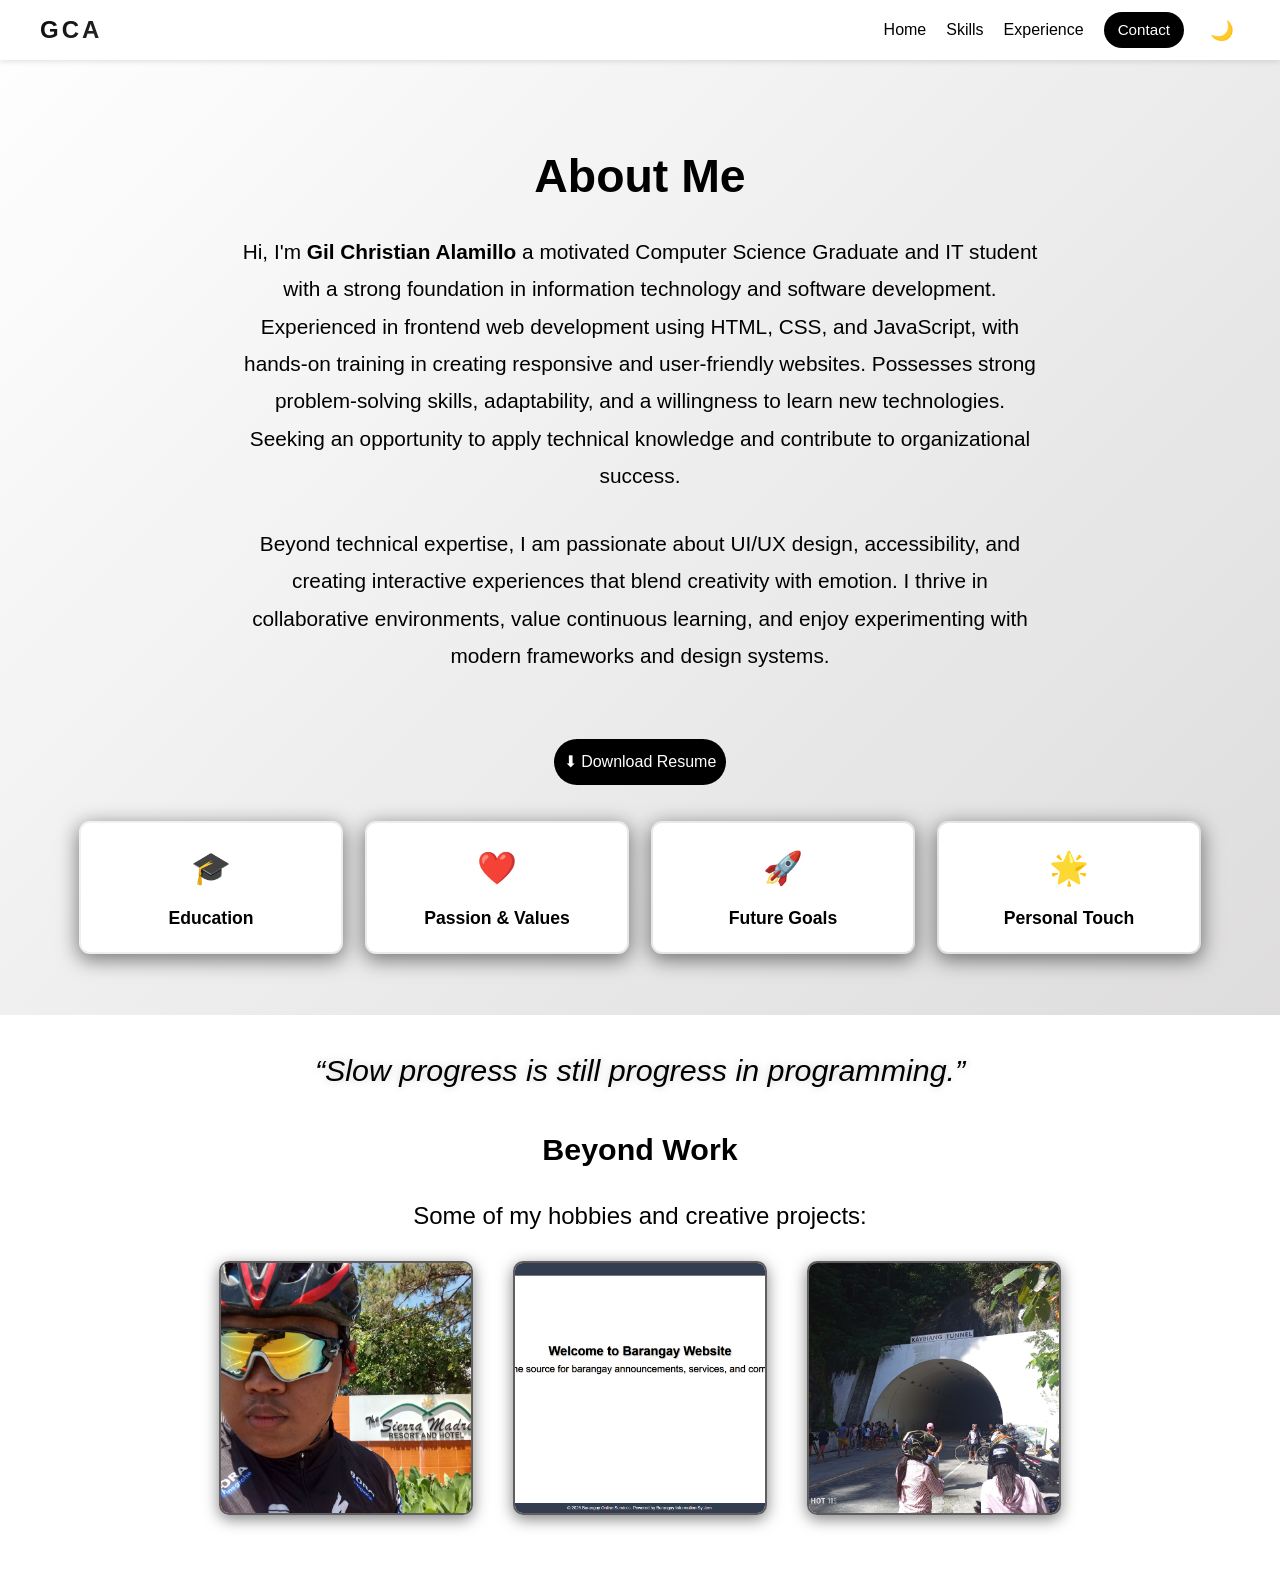
==== about.html @ 6e96da5d "final update my portfolio" ====
<!DOCTYPE html>
<html lang="en">
<head>
  <meta charset="UTF-8">
  <meta name="viewport" content="width=device-width, initial-scale=1.0">
  <title>About me</title>
  <link rel="stylesheet" href="about.css">
</head>
<body>


  <header>
    <div class="container">
      <h1 class="logo">GCA</h1>
      <button class="menu-toggle">☰</button>
      <nav>
        <a href="index.html">Home</a>
        <a href="skills.html">Skills</a>
        <a href="experience.html">Experience</a>
        <a href="contact.html" class="cta">Contact</a>
        <button id="darkModeToggle" class="dark-btn">🌙</button>
      </nav>
    </div>
  </header>

<section id="about-sections">
  <h2>About Me</h2>
  <div class="about-intro">
    <p class="intro">
      Hi, I'm <strong>Gil Christian Alamillo</strong> a motivated Computer Science Graduate and IT student with a strong foundation in information technology and software development. 
      Experienced in frontend web development using HTML, CSS, and JavaScript, with hands-on training in creating responsive and user-friendly websites. 
      Possesses strong problem-solving skills, adaptability, and a willingness to learn new technologies. 
      Seeking an opportunity to apply technical knowledge and contribute to organizational success.
    </p>
    <p>
      Beyond technical expertise, I am passionate about UI/UX design, accessibility, and creating interactive experiences that blend creativity with emotion. 
      I thrive in collaborative environments, value continuous learning, and enjoy experimenting with modern frameworks and design systems.
    </p>
  </div>

      <div class="modal-buttons">
        <a href="Resume - Gil Christian Alamillo.pdf" download class="btn-download">⬇ Download Resume</a> 
      </div>

  <div class="cards">
    <div class="about-card" data-modal="educationModal"><span class="icon">🎓</span> Education</div>
    <div class="about-card" data-modal="passionModal"><span class="icon">❤️</span> Passion & Values</div>
    <div class="about-card" data-modal="futuregoalsmodal"><span class="icon">🚀</span> Future Goals</div>
    <div class="about-card" data-modal="personalModal"><span class="icon">🌟</span> Personal Touch</div>
  </div>
</section>

<div id="educationModal" class="modal">
  <div class="modal-content">
    <span class="close">&times;</span>
    <h3>Education</h3>
    <p><strong>Patros Technological College:</strong></p>
    <p>Bachelor of Science in Information Technology (Expected 2026)</p>
    <p>Certificate in Computer Science (2024)</p>
    <p><strong> Certificate (NC2):</strong></p>
    <a>Computer System Servicing (2024)</a>

    <div class="modal-button">
      <button class="back-btn" data-back="personalModal"> &#8592; </button> 
      <button class="next-btn" data-next="passionModal"> &#8594;</button> 
    </div>
  </div>
</div>

<div id="passionModal" class="modal">
  <div class="modal-content">
    <span class="close">&times;</span>
    <h3>Passion & Values</h3> 
    <ul class="values-list">
      <li>I specialize in blending technical mastery with creative storytelling, crafting polished, user-friendly systems that feel alive and meaningful.</li> 
      <li>I’m meticulous about validation, maintainability, and error-proofing, always aiming for scalable solutions that stand the test of time.</li> 
      <li>Beyond code, I value design that resonates emotionally, creating playful, interactive flows and heartfelt projects that connect with people on a deeper level.</li> 
      <li>I thrive in collaborative environments, believing that diverse perspectives and strong communication lead to the most impactful results.</li> 
      <li>I’m committed to lifelong learning exploring new frameworks, design trends, and technologies to keep my work fresh, relevant, and future-ready.</li> 
      <li>Challenges excite me. I see obstacles as opportunities to innovate, adapt, and grow stronger both technically and creatively.</li> 
      <li>Beyond building, I enjoy mentoring peers and sharing knowledge, helping others unlock their potential while strengthening my own understanding.</li> 
      <li>Ultimately, I aim to create systems and experiences that not only function flawlessly but also make a positive impact, whether by improving accessibility, streamlining workflows, or sparking joy in everyday interactions.</li> 
    </ul>

    <div class="modal-button">
      <button class="back-btn" data-back="educationModal"> &#8592; </button> 
      <button class="next-btn" data-next="futuregoalsmodal"> &#8594;</button> 
    </div>
  </div>
</div>

<div id="futuregoalsmodal" class="modal">
  <div class="modal-content">
    <span class="close">&times;</span>
    <h3>Future Goals</h3>
    <ul class="goals-list">
      <li>My short term goal is to build a polished portfolio and land a web development role where I can apply my skills and creativity.</li>
      <li>Long term, I aim to specialize in frontend and UX design, eventually growing into a developer who not only builds systems but also creates experiences that inspire and delight.</li>
      <li>I plan to continuously expand my knowledge in modern frameworks and design systems, ensuring my skills stay relevant and future-ready.</li>
      <li>I aspire to grow into a mentor and team leader, guiding peers while fostering collaborative environments that spark innovation.</li>
      <li>I aim to champion accessibility and inclusivity in design, building systems that empower all users regardless of background or ability.</li>
      <li>I want to experiment with emerging technologies like AI-driven interfaces and immersive web experiences, pushing the boundaries of what’s possible.</li>
      <li>My long term vision is to contribute to high-impact projects, eventually leading design initiatives that inspire and delight on a global scale.</li>
    </ul>

    <div class="modal-button">
      <button class="back-btn" data-back="passionModal"> &#8592; </button> 
      <button class="next-btn" data-next="personalModal"> &#8594;</button>
    </div>
  </div>
</div>

<div id="personalModal" class="modal"> 
  <div class="modal-content"> 
    <span class="close">&times;</span> 
    <h3>Personal Touch</h3> 
    <p>
      Beyond professional work, I enjoy building projects that blend creativity with emotion. I see technology not just as tools, but as bridges to meaningful experiences. 
      My personal projects often include playful interactions, heartfelt designs, and features that surprise and delight users because I believe code can carry emotion as much as function.
    </p> 
    <ul> 
      <li><strong>Community & Collaboration:</strong> Sharing knowledge and collaborating with peers to spark creativity and growth.</li> 
      <li><strong>Experimentation & Playfulness:</strong> Exploring new frameworks and playful mini projects to discover fresh ways of delighting users.</li> 
      <li><strong>Storytelling through Design:</strong> Treating every interface as a narrative that blends visuals, interactions, and emotions.</li> 
      <li><strong>Passion for Accessibility:</strong> Ensuring inclusivity and usability in all personal projects.</li> 
      <li><strong>Future-oriented mindset:</strong> Exploring AI-driven and immersive web experiences to bring emotion into future design.</li> 
    </ul>

    <div class="modal-button"> 
      <button class="back-btn" data-back="futuregoalsmodal"> &#8592; </button> 
      <button class="next-btn" data-next="educationModal"> &#8594;</button>
    </div> 
  </div>
</div>

<div class="motto-section">
  <blockquote>
    “Slow progress is still progress in programming.”
  </blockquote>
</div>

<div class="gallery-section">
  <h3>Beyond Work</h3>
  <p>Some of my hobbies and creative projects:</p>
  
  <div class="gallery-carousel">
    <img src="Biking adventure.jpg" alt="Biking adventure" onclick="openLightbox(this)">
    <img src="Barangay Portal Praject.png" alt="Barangay Portal Project" onclick="openLightbox(this)">
    <img src="Travel experience.jpg" alt="Travel experience" onclick="openLightbox(this)">
  </div>
</div>

<div id="lightbox" class="lightbox">
  <span class="close">&times;</span>
  <img id="lightbox-img" src="" alt="Expanded view">
</div>


<script src="navbar.js"></script>
<script src="about.js"></script>

</body>
</html>
---- about.css ----
body {
  margin: 0px;
  font-family: 'Arial', sans-serif;
  background-color: #ffffff;
  color: #2e2e2e;
  line-height: 1.6;
  transition: background-color 0.5s ease, color 0.5s ease;
}

body.dark-mode {
  background-color: #000000;
}

body.dark-mode {
  background-color: #1b1b1b;
}

header {
  background: #ffffff;
  box-shadow: 0 2px 5px rgba(0,0,0,0.1);
  position: fixed;
  width: 100%;
  top: 0;
  z-index: 1000;
  height: 60px; 
}

body.dark-mode header {
 background: #000000;
}

header .container {
  display: flex;
  justify-content: space-between;
  align-items: center;
  height: 100%;
  padding: 0 40px;
}

.logo {
  font-size: 1.5rem;
  font-weight: bold;
  font-family: 'Poppins', sans-serif;
  letter-spacing: 3px;
  text-transform: uppercase;
  background: linear-gradient(-45deg, #a7a1a1, #7c7c7c, #333333, #0a0a0a);
  background-size: 400% 400%;
  background-clip: text;              
  -webkit-background-clip: text;      
  -webkit-text-fill-color: transparent;
  opacity: 0;
  transform: scale(0.5);
  animation: popUp 1.5s ease forwards, colorShift 10s ease infinite, liveBounce 3s ease-in-out infinite;
}

body.dark-mode .logo {
  background: linear-gradient(-45deg, #aca9a9, #4b4949, #313131, #000000);
  background-size: 400% 400%;
  background-clip: text;
  -webkit-background-clip: text;
  -webkit-text-fill-color: transparent;
  animation: popUp 1.5s ease forwards, colorShift 10s ease infinite, liveBounce 3s ease-in-out infinite;
}

@keyframes popUp {
  0% { opacity: 0; transform: scale(0.5); }
  60% { opacity: 1; transform: scale(1.2); }
  100% { opacity: 1; transform: scale(1); }
}

@keyframes colorShift {
  0% { background-position: 0% 50%; }
  50% { background-position: 100% 50%; }
  100% { background-position: 0% 50%; }
}

@keyframes liveBounce {
  0%, 100% { transform: scale(1); }
  50% { transform: scale(1.1); }
}

nav {
  display: flex;
  align-items: center;
  gap: 20px;
}

nav a {
  text-decoration: none;
  color: #000000;
  font-weight: 500;
  position: relative;
  transition: color 0.3s ease;
  padding: 6px 0;
}

nav a::after {
  content: "";
  position: absolute;
  width: 0%;
  height: 2px;
  left: 0;
  bottom: -3px;
  background-color: #000000;
  transition: width 0.3s ease;
}

nav a:hover::after {
  width: 100%;
}

body.dark-mode nav a {
  color: #ffffff;
}

body.dark-mode nav a::after {
  background-color: #ffffff;
}

nav .cta {
  background-color: #000000;
  color: #ffffff;
  padding: 6px 14px;
  border-radius: 20px;
  transition: background 0.5s ease;
  font-size: 0.95rem;
}

nav .cta:hover {
  background-color: #ffffff;
  color: #000000;
  border: 2px solid #000000; 
  box-shadow: 0 0 30px rgba(0,0,0,0.5); 
}

body.dark-mode nav .cta {
  background-color: #ffffff;
  color: #000000;
}

body.dark-mode nav .cta:hover {
  background-color: #000000;
  color:#ffffff;
  border: 2px solid #ffffff; 
  box-shadow: 0 0 10px rgba(255, 255, 255, 0.5);
}

.dark-btn {
  background: transparent;
  border: none;
  font-size: 1.2rem;
  cursor: pointer;
  padding: 6px;
  transition: transform 0.5s ease, color 0.5s ease;
}

body.dark-mode .dark-btn {
  transform: rotate(20deg);
}
  
.about-card {
  background: #fff;
  padding: 20px;
  width: 220px;
  border-radius: 12px;
  box-shadow: 0 5px 20px rgba(0,0,0,0.5);
  cursor: pointer;
  transition: transform 0.5s ease, box-shadow 0.5s ease, border 0.5s ease, color 0.3s ease, text-shadow 0.3s ease;
  font-weight: bold;
  text-align: center;
  font-size: 1.1rem;
  opacity: 0;
  transform: translateY(30px);
  border: 3px solid transparent;
  background-clip: padding-box;
  position: relative;
  color: #000; 
}

.about-card::before {
  content: "";
  position: absolute;
  top: -2px; left: -2px; right: -2px; bottom: -2px;
  border-radius: 14px;
  background: linear-gradient(270deg, #000000, #444444, #888888, #ffffff);
  background-size: 600% 600%;
  z-index: -1;
  opacity: 0;
  transition: opacity 0.5s ease;
}

.about-card:hover::before {
  opacity: 1;
  animation: gradientMove 5s linear infinite;
}

.about-card:hover {
  transform: rotateY(5deg) translateY(-5px);
  box-shadow: 0 8px 20px rgba(0,0,0,0.3);
  color: #000; 
  text-shadow: 0 0 8px rgba(0,0,0,0.4);
}

body.dark-mode .about-card {
  background: #2a2a2a;
  color: #f5f5f5;
}

body.dark-mode .about-card:hover {
  color: #fff; 
  text-shadow: 0 0 10px rgba(255,255,255,0.6); 
}

.about-card span.icon {
  display: block;
  font-size: 2rem;
  margin-bottom: 10px;
  animation: pulseIcon 2s infinite;
  transition: transform 0.5s ease;
}

.about-card:hover span.icon {
  transform: rotate(15deg) scale(1.2);
}

@keyframes gradientMove {
  0% { background-position: 0% 50%; }
  50% { background-position: 100% 50%; }
  100% { background-position: 0% 50%; }
}

@keyframes pulseIcon {
  0% { transform: scale(1); }
  50% { transform: scale(1.15); }
  100% { transform: scale(1); }
}

.menu-toggle {
  display: none;
  font-size: 1.8rem;
  background: none;
  border: none;
  cursor: pointer;
}

#about-sections {
  padding: 100px 40px 60px;
  text-align: center;
  background: linear-gradient(-45deg, #616060, #aaa9a9, #d3d1d1, #ffffff);
  background-size: 400% 400%;
  animation: gradientBG 12s ease infinite;
}

body.dark-mode #about-sections {
  background: linear-gradient(-45deg, #aca9a9, #4b4949, #313131, #000000);
  background-size: 400% 400%;
  animation: gradientBG 12s ease infinite;
}

@keyframes gradientBG {
  0% {background-position: 0% 50%;}
  50% {background-position: 100% 50%;}
  100% {background-position: 0% 50%;}
}

#about-sections h2 {
  color: #000000;
  font-size: 2.9rem;
  font-family:'Franklin Gothic Medium', 'Arial Narrow', Arial, sans-serif;
  margin-bottom: 20px;
}

.intro {
  color: #000000;
  max-width: 800px;
  margin: 0 auto 40px auto;
  font-size: 1.2rem;
  line-height: 1.8;
}

.about-intro p {
  color: #000000;
  max-width: 800px;
  margin: 0 auto 30px auto;
  font-size: 1.3rem;
  line-height: 1.8;
}

body.dark-mode #about-sections h2 {
  color: #ffffff;
}

body.dark-mode .intro {
  color: #f5f5f5; 
}

body.dark-mode .about-intro p {
  color: #f5f5f5; 
}

.btn-download {
  display: inline-block;
  margin: 35px;
  text-decoration: none;
  background: #000000;
  color: #ffffff;
  padding: 10px 10px;
  border-radius: 30px; 
  transition: all 0.3s ease;
}

.btn-download:hover {
  background: #ffffff;
  color: #000000;
  border: 2px solid #000000;
  box-shadow: 0 5 30px rgba(0,0,0,0.5);
}

body.dark-mode .btn-download {
  background: #ffffff;
  color: #000000;
}

body.dark-mode .btn-download:hover {
  background: #000000;
  color: #ffffff;
  border: 2px solid #ffffff;
  box-shadow: 0 5 30px rgba(255,255,255,0.5);
}

.cards {
  display: flex;
  flex-wrap: wrap;
  justify-content: center;
  gap: 20px;
}

.about-card {
  background: #fff;
  padding: 20px;
  width: 220px;
  border-radius: 12px;
  box-shadow: 0 5px 20px rgba(0,0,0,0.5);
  cursor: pointer;
  transition: transform 0.5s ease, box-shadow 0.5s ease, border 0.5s ease, color 0.3s ease, text-shadow 0.3s ease;
  font-weight: bold;
  text-align: center;
  font-size: 1.1rem;
  opacity: 0;
  transform: translateY(30px);
  border: 3px solid transparent;
  background-clip: padding-box;
  position: relative;
  color: #000000;
}

.about-card::before {
  content: "";
  position: absolute;
  top: -2px; left: -2px; right: -2px; bottom: -2px;
  border-radius: 14px;
  background: linear-gradient(270deg, #000000, #444444, #888888, #ffffff);
  background-size: 600% 600%;
  z-index: -1;
  opacity: 0;
  transition: opacity 0.5s ease;
}

.about-card:hover::before {
  opacity: 1;
  animation: gradientMove 5s linear infinite;
}

.about-card:hover {
  transform: rotateY(5deg) translateY(-5px);
  box-shadow: 0 8px 20px rgba(0,0,0,0.3);
  color: #000; 
  text-shadow: 0 0 8px rgba(0,0,0,0.4);
}

body.dark-mode .about-card {
  background: #4e4d4d;
  color: #ffffff;
}

body.dark-mode .about-card:hover {
  color: #fff; 
  text-shadow: 0 0 10px rgba(255,255,255,0.6);
}

.about-card span.icon {
  display: block;
  font-size: 2rem;
  margin-bottom: 10px;
  animation: pulseIcon 2s infinite;
  transition: transform 0.5s ease;
}

.about-card:hover span.icon {
  transform: rotate(15deg) scale(1.2);
}

@keyframes gradientMove {
  0% { background-position: 0% 50%; }
  50% { background-position: 100% 50%; }
  100% { background-position: 0% 50%; }
}

@keyframes pulseIcon {
  0% { transform: scale(1); }
  50% { transform: scale(1.15); }
  100% { transform: scale(1); }
}

.visible {
  opacity: 1 !important;
  transform: translateY(0) !important;
  transition: all 0.8s ease;
}

.skill {
  margin: 15px 0;
  text-align: left;
}

.progress-bar {
  background: #ffffff;
  border-radius: 20px;
  overflow: hidden;
  height: 25px;
}

.progress { 
  height: 100%; 
  line-height: 25px; 
  color: #ffffff; 
  text-align: right; 
  padding-right: 10px; 
  font-weight: bold; 
  border-radius: 20px; 
  animation: growBar 5s ease forwards; 
}

.progress.html { 
  width: 90%; 
  background: linear-gradient(90deg, #ff6a00, #ffcc00); 
}

.progress.css { 
  width: 85%; 
  background: linear-gradient(90deg, #0066ff, #00ccff); 
}

.progress.js { 
  width: 80%; 
  background: linear-gradient(90deg, #f7df1e, #ff9900); 
  color: #000; 
}

@keyframes growBar {
  from { width: 0; }
  to { width: inherit; }
}

.modal {
  display: none;
  position: fixed;
  z-index: 2000;
  left: 0; top: 0;
  width: 100%; height: 100%;
  background: rgba(0,0,0,0.6);
  justify-content: center;
  align-items: center;
}

.modal-content {
  background: #ffffff;
  color: #000000;
  padding: 30px;
  border-radius: 12px;
  max-width: 600px;  
  width: 90%;
  margin: 5% auto;
  animation: fadeIn 0.5s ease;
  box-sizing: border-box;
  max-height: 80vh;  
  overflow-y: auto; 
}

body.dark-mode .modal-content {
  background: #4e4e4e;
  color: #ffffff;
}

.close {
  float: right;
  font-size: 1.5rem;
  cursor: pointer;
}

@keyframes fadeIn {
  from { opacity: 0; transform: scale(0.9); }
  to   { opacity: 1; transform: scale(1); }
}

#passion-values {
  max-width: 800px;
  margin: 60px auto;
  text-align: left;
}

#passion-values h2 {
  font-size: 2.2rem;
  margin-bottom: 20px;
  text-align: center;
}

.values-list {
  list-style: none;
  padding: 0;
}

.values-list li {
  position: relative;
  margin: 15px 0;
  padding-left: 35px;
  font-size: 1.1rem;
  line-height: 1.6;
  opacity: 0;
  transform: translateX(-20px);
  animation: fadeSlideIn 0.8s forwards;
}

.values-list li:nth-child(1) { animation-delay: 0.2s; }
.values-list li:nth-child(2) { animation-delay: 0.4s; }
.values-list li:nth-child(3) { animation-delay: 0.6s; }
.values-list li:nth-child(4) { animation-delay: 0.8s; }
.values-list li:nth-child(5) { animation-delay: 1s; }
.values-list li:nth-child(6) { animation-delay: 1.2s; }
.values-list li:nth-child(7) { animation-delay: 1.4s; }
.values-list li:nth-child(8) { animation-delay: 1.6s; }

.values-list li::before {
  content: "✔"; 
  position: absolute;
  left: 0;
  top: 0;
  font-size: 1.2rem;
  color: #000000; 
  animation: pulseIcon 2s infinite;
}

body.dark-mode .values-list li {
  color: #f5f5f5;
}

body.dark-mode .values-list li::before {
  color: #ffffff; 
}

@keyframes fadeSlideIn {
  from { opacity: 0; transform: translateX(-20px); }
  to { opacity: 1; transform: translateX(0); }
}

@keyframes pulseIcon {
  0% { transform: scale(1); }
  50% { transform: scale(1.2); }
  100% { transform: scale(1); }
}

#future-goals {
  max-width: 800px;
  margin: 60px auto;
  text-align: left;
}

#future-goals h2 {
  font-size: 2.2rem;
  margin-bottom: 20px;
  text-align: center;
}

.goals-list {
  list-style: none;
  padding: 0;
}

.goals-list li {
  position: relative;
  margin: 15px 0;
  padding-left: 35px;
  font-size: 1.1rem;
  line-height: 1.6;
  opacity: 0;
  transform: translateX(-20px);
  animation: fadeSlideIn 0.8s forwards;
}

.goals-list li:nth-child(1) { animation-delay: 0.2s; }
.goals-list li:nth-child(2) { animation-delay: 0.4s; }
.goals-list li:nth-child(3) { animation-delay: 0.6s; }
.goals-list li:nth-child(4) { animation-delay: 0.8s; }
.goals-list li:nth-child(5) { animation-delay: 1s; }
.goals-list li:nth-child(6) { animation-delay: 1.2s; }
.goals-list li:nth-child(7) { animation-delay: 1.4s; }

.goals-list li::before {
  content: "➤"; 
  position: absolute;
  left: 0;
  top: 0;
  font-size: 1.2rem;
  color: #000000; 
  animation: pulseIcon 2s infinite;
}

body.dark-mode .goals-list li {
  color: #ffffff;
}

body.dark-mode .goals-list li::before {
  color: #ffffff; 
}

@keyframes fadeSlideIn {
  from { opacity: 0; transform: translateX(-20px); }
  to { opacity: 1; transform: translateX(0); }
}

@keyframes pulseIcon {
  0% { transform: scale(1); }
  50% { transform: scale(1.2); }
  100% { transform: scale(1); }
}

.modal-button {
  display: flex;
  justify-content: space-between;
  margin-top: 20px;
}

.back-btn, .next-btn {
  display: flex;
  align-items: center;
  justify-content: center;
  width: 40px;
  height: 40px;
  border-radius: 50%;
  background: #000000;
  color: #ffffff;
  font-size: 1.2rem; 
  cursor: pointer;
  transition: all 0.3s ease;
  border: none;
}

.back-btn:hover, .next-btn:hover {
  background: #ffffff;
  color: #000000;
  box-shadow: 0 0 8px rgba(0,0,0,0.4);
}

body.dark-mode .back-btn,
body.dark-mode .next-btn {
  background: #ffffff;
  color: #000000;
}

body.dark-mode .back-btn:hover,
body.dark-mode .next-btn:hover {
  background: #000000;
  color: #ffffff;
  box-shadow: 0 0 8px rgba(255,255,255,0.5);
}

.gallery-section {
  text-align: center;
  margin-bottom: 60px;
}

.gallery-section h3 {
  font-size: 1.9rem;
  margin-bottom: 10px;
  color: #000000;
}

.gallery-section p {
  font-size: 1.5rem;
  margin-bottom: 25px;
  color: #000000;
}

.gallery-carousel {
  display: flex; 
  gap: 40px; 
  justify-content: center; 
  flex-wrap: wrap;
}

.gallery-carousel img {
  width: 250px;
  height: 250px;
  object-fit: cover;
  border-radius: 10px;
  border: 2px solid #5f5d5d; 
  box-shadow: 0 4px 15px rgba(0,0,0,0.5);
  transition: transform 0.5s ease, box-shadow 0.5s ease;
}

.gallery-carousel img:hover {
  transform: scale(1.05);
  box-shadow: 0 0 25px rgba(0,0,0,0.5);
}

.motto-section {
  text-align: center;
  margin-top: 30px;
}

.motto-section blockquote {
  font-size: 1.9rem;
  font-style: italic;
  color: #000000; 
  animation: fadeIn 2s ease-in-out;
  text-shadow: 0 0 8px rgba(0,0,0,0.2);
}

body.dark-mode .gallery-section h3,
body.dark-mode .gallery-section p {
  color: #ffffff;
}

body.dark-mode .gallery-carousel img {
  border: 3px solid #444444; 
  box-shadow: 0 5px 30px rgba(255, 255, 255, 0.5);
}

body.dark-mode .gallery-carousel img:hover {
  box-shadow: 0 0 25px rgba(255, 255, 255, 0.9);
}

body.dark-mode .motto-section blockquote {
  color: #ffffff;
  text-shadow: 0 0 12px rgba(255, 255, 255, 0.4);
}

@keyframes fadeIn {
  from { opacity: 0; transform: translateY(10px); }
  to { opacity: 1; transform: translateY(0); }
}

.lightbox {
  display: none; 
  position: fixed;
  z-index: 9999;
  left: 0; top: 0;
  width: 100%; height: 100%;
  background: rgba(0,0,0,0.8);
  justify-content: center;
  align-items: center;
}

.lightbox img {
  max-width: 90%;
  max-height: 90%;
  border-radius: 10px;
  box-shadow: 0 0 25px rgba(255,255,255,0.5);
  animation: fadeIn 0.5s ease;
}

.lightbox .close {
  position: absolute;
  top: 20px; right: 30px;
  font-size: 2rem;
  color: #fff;
  cursor: pointer;
}

body.dark-mode .lightbox {
  background: rgba(255,255,255,0.1);
}

body.dark-mode .lightbox img {
  box-shadow: 0 0 25px rgba(255,255,255,0.8);
}

@keyframes fadeIn {
  from { opacity: 0; transform: scale(0.95); }
  to { opacity: 1; transform: scale(1); }
}

@media (max-width: 768px) {
  .menu-toggle { display: block; color: #000; }
  body.dark-mode .menu-toggle { color: #ffffff; }

  nav {
    display: none; 
    flex-direction: column;
    background-color: #ffffff;
    position: absolute;
    top: 60px;
    right: 20px;
    padding: 15px;
    box-shadow: 0 2px 10px rgba(0,0,0,0.2);
    z-index: 2500;
    border-radius: 30px;
  }

  body.dark-mode nav { background-color: #1e1e1e; }

  nav.active {
    display: flex; 
    animation: slideIn 0.3s ease forwards;
  }
}

  @keyframes slideIn {
    from { transform: translateX(100%); opacity: 0; }
    to { transform: translateX(0); opacity: 1; }
  }

  @keyframes slideOut {
    from { transform: translateX(0); opacity: 1; }
    to { transform: translateX(100%); opacity: 0; }
  }

  nav.active {
    animation: slideIn 0.3s ease forwards;
  }

  nav.closing {
    animation: slideOut 0.3s ease forwards;
  }

nav a {
  text-decoration: none;
  color: #000000;
  font-weight: 500;
  position: relative;
  transition: color 0.3s ease;
  padding: 6px 0;
}

nav a::after {
  content: "";
  position: absolute;
  width: 0%;
  height: 2px;
  left: 0;
  bottom: -3px;
  background-color: #000000;
  transition: width 0.3s ease;
}

nav a:hover::after {
  width: 100%;
}

body.dark-mode nav a {
  color: #f5f5f5;
}

body.dark-mode nav a::after {
  background-color: #f5f5f5;
}

nav .cta {
  background-color: #000000;
  color: #ffffff;
  padding: 6px 14px;
  border-radius: 20px; 
  transition: background 0.5s ease;
  font-size: 0.95rem;
}

nav .cta:hover {
  background-color: #ffffff;
  color: #000000;
  border: 2px solid #000000; 
  box-shadow: 0 0 30px rgba(0,0,0,0.5); 
}

body.dark-mode nav .cta {
  background-color: #ffffff;
  color: #000000;
}

body.dark-mode nav .cta:hover {
  background-color: #000000;
  color:#ffffff;
  border: 2px solid #ffffff; 
  box-shadow: 0 0 10px rgba(255, 255, 255, 0.3);
}

.dark-btn {
  background: transparent;
  border: none;
  font-size: 1.2rem;
  cursor: pointer;
  padding: 6px;
  color: #000;
  transition: transform 0.5s ease, color 0.5s ease;
}

body.dark-mode .dark-btn {
  transform: rotate(20deg);
  color: #f5f5f5;
}

@media (max-width: 480px) {
  nav {
    padding: 12px;
    top: 55px;
    right: 15px;
  }

  nav a { font-size: 0.9rem; }
  nav .cta { font-size: 0.85rem; padding: 5px 12px; }
  
  .modal-content {
    max-width: 90%;
    margin: 10% auto;
    padding: 15px;
    font-size: 0.95rem;
    max-height: 70vh;
  }
}

@media (max-width: 320px) {
    nav a { font-size: 0.8rem; }
  nav .cta { font-size: 0.8rem; padding: 4px 10px; }
  .menu-toggle { font-size: 20px; }
  
  .modal-content {
    max-width: 95%;
    margin: 12% auto;
    padding: 12px;
    font-size: 0.9rem;
    max-height: 65vh;
  }
  
}
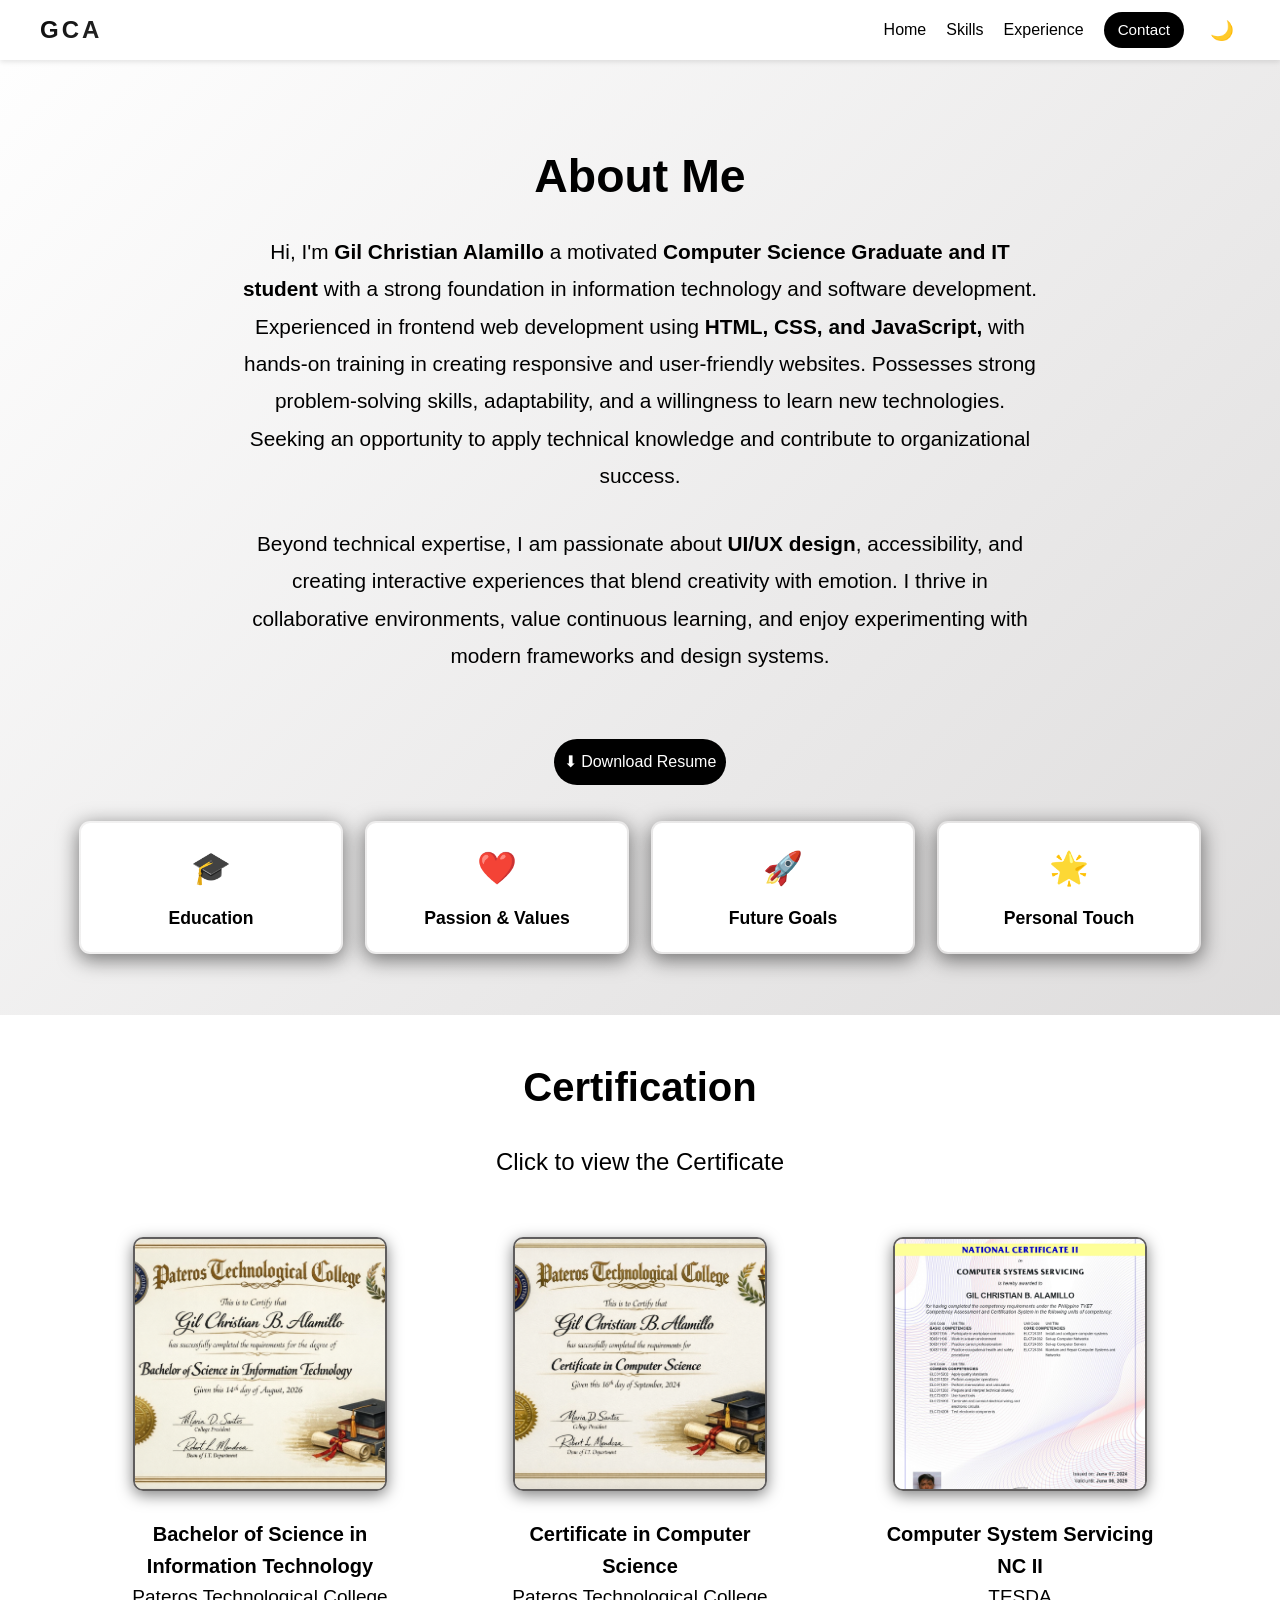
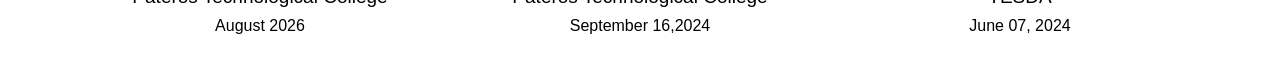
==== commit 3ce433e5: "Add files via upload" ====
--- a/about.html
+++ b/about.html
@@ -27,13 +27,13 @@
   <h2>About Me</h2>
   <div class="about-intro">
     <p class="intro">
-      Hi, I'm <strong>Gil Christian Alamillo</strong> a motivated Computer Science Graduate and IT student with a strong foundation in information technology and software development. 
-      Experienced in frontend web development using HTML, CSS, and JavaScript, with hands-on training in creating responsive and user-friendly websites. 
+      Hi, I'm <strong>Gil Christian Alamillo</strong> a motivated <strong>Computer Science Graduate and IT student</strong> with a strong foundation in information technology and software development. 
+      Experienced in frontend web development using <strong>HTML, CSS, and JavaScript,</strong> with hands-on training in creating responsive and user-friendly websites. 
       Possesses strong problem-solving skills, adaptability, and a willingness to learn new technologies. 
       Seeking an opportunity to apply technical knowledge and contribute to organizational success.
     </p>
     <p>
-      Beyond technical expertise, I am passionate about UI/UX design, accessibility, and creating interactive experiences that blend creativity with emotion. 
+      Beyond technical expertise, I am passionate about <strong>UI/UX design</strong>, accessibility, and creating interactive experiences that blend creativity with emotion. 
       I thrive in collaborative environments, value continuous learning, and enjoy experimenting with modern frameworks and design systems.
     </p>
   </div>
@@ -133,21 +133,41 @@
   </div>
 </div>
 
-<div class="motto-section">
-  <blockquote>
-    “Slow progress is still progress in programming.”
-  </blockquote>
+<div class="gallery-section">
+  <h3>Certification</h3>
+  <p>Click to view the Certificate</p>
 </div>
 
-<div class="gallery-section">
-  <h3>Beyond Work</h3>
-  <p>Some of my hobbies and creative projects:</p>
-  
-  <div class="gallery-carousel">
-    <img src="Biking adventure.jpg" alt="Biking adventure" onclick="openLightbox(this)">
-    <img src="Barangay Portal Praject.png" alt="Barangay Portal Project" onclick="openLightbox(this)">
-    <img src="Travel experience.jpg" alt="Travel experience" onclick="openLightbox(this)">
+<div class="certification">
+  <div class="cert-item">
+    <img src="Alamillo-BSIT.png" alt="Alamillo-BSIT" onclick="openLightbox(this)">
+    <div class="cert-info">
+      <strong>Bachelor of Science in Information Technology</strong>
+      <em>Pateros Technological College</em>
+      <span>August 2026</span>
+    </div>
   </div>
+
+  <div class="cert-item">
+    <img src="Alamillo-CCS.png" alt="Alamillo-CCS" onclick="openLightbox(this)">
+    <div class="cert-info">
+      <strong>Certificate in Computer Science</strong>
+      <em>Pateros Technological College</em>
+      <span>September 16,2024</span>
+    </div>
+  </div>
+
+  <div class="cert-item">
+    <img src="Alamillo-TESDA NCII.jpg" alt="Alamillo-TESDA NCII" onclick="openLightbox(this)">
+    <div class="cert-info">
+      <strong>Computer System Servicing NC II</strong>
+      <em>TESDA</em>
+      <span>June 07, 2024</span>
+    </div>
+  </div>
+
+</div>
+
 </div>
 
 <div id="lightbox" class="lightbox">
--- a/about.css
+++ b/about.css
@@ -174,7 +174,7 @@
   border: 3px solid transparent;
   background-clip: padding-box;
   position: relative;
-  color: #000; 
+  color: #000000; 
 }
 
 .about-card::before {
@@ -182,7 +182,7 @@
   position: absolute;
   top: -2px; left: -2px; right: -2px; bottom: -2px;
   border-radius: 14px;
-  background: linear-gradient(270deg, #000000, #444444, #888888, #ffffff);
+  background: linear-gradient(270deg, #252525, #444444, #888888, #ffffff);
   background-size: 600% 600%;
   z-index: -1;
   opacity: 0;
@@ -197,7 +197,7 @@
 .about-card:hover {
   transform: rotateY(5deg) translateY(-5px);
   box-shadow: 0 8px 20px rgba(0,0,0,0.3);
-  color: #000; 
+  color: #000000; 
   text-shadow: 0 0 8px rgba(0,0,0,0.4);
 }
 
@@ -246,7 +246,7 @@
 #about-sections {
   padding: 100px 40px 60px;
   text-align: center;
-  background: linear-gradient(-45deg, #616060, #aaa9a9, #d3d1d1, #ffffff);
+  background: linear-gradient(-45deg, #7e7e7e, #aaa9a9, #d3d1d1, #ffffff);
   background-size: 400% 400%;
   animation: gradientBG 12s ease infinite;
 }
@@ -676,29 +676,36 @@
 
 .gallery-section {
   text-align: center;
-  margin-bottom: 60px;
 }
 
 .gallery-section h3 {
-  font-size: 1.9rem;
+  font-size: 2.5rem;
   margin-bottom: 10px;
   color: #000000;
+  font-family:'Franklin Gothic Medium', 'Arial Narrow', Arial, sans-serif;
 }
 
 .gallery-section p {
   font-size: 1.5rem;
-  margin-bottom: 25px;
-  color: #000000;
-}
-
-.gallery-carousel {
-  display: flex; 
-  gap: 40px; 
-  justify-content: center; 
-  flex-wrap: wrap;
-}
-
-.gallery-carousel img {
+  margin-bottom: 55px;
+  color: #000000;
+}
+
+.certification {
+  display: flex;
+  justify-content: center;  
+  align-items: flex-start;  
+  gap: 100px;                 
+  flex-wrap: wrap;     
+  padding-bottom: 40px;         
+}
+
+.cert-item {
+  width: 280px;             
+  text-align: center;   
+}
+
+.certification img {
   width: 250px;
   height: 250px;
   object-fit: cover;
@@ -708,22 +715,40 @@
   transition: transform 0.5s ease, box-shadow 0.5s ease;
 }
 
-.gallery-carousel img:hover {
+.cert-info {
+  font-family: "Segoe UI", sans-serif;
+  font-size: 15px;
+  color: #000000;
+  padding-top: 20px;
+}
+
+.cert-info strong {
+  display: block;
+  font-size: 20px;
+  color: #000000;
+}
+
+.cert-info em {
+  display: block;
+  font-style: normal;
+  font-size: 19px;
+  color: #000000;
+}
+
+.cert-info span {
+  font-size: 16px;
+  color: #000000;
+}
+
+.certification img:hover {
   transform: scale(1.05);
   box-shadow: 0 0 25px rgba(0,0,0,0.5);
 }
 
-.motto-section {
-  text-align: center;
-  margin-top: 30px;
-}
-
-.motto-section blockquote {
-  font-size: 1.9rem;
-  font-style: italic;
-  color: #000000; 
-  animation: fadeIn 2s ease-in-out;
-  text-shadow: 0 0 8px rgba(0,0,0,0.2);
+body.dark-mode .cert-info strong,
+body.dark-mode .cert-info em,
+body.dark-mode .cert-info span {
+  color: #ffffff;
 }
 
 body.dark-mode .gallery-section h3,
@@ -731,18 +756,13 @@
   color: #ffffff;
 }
 
-body.dark-mode .gallery-carousel img {
+body.dark-mode .certification img {
   border: 3px solid #444444; 
   box-shadow: 0 5px 30px rgba(255, 255, 255, 0.5);
 }
 
-body.dark-mode .gallery-carousel img:hover {
+body.dark-mode .certification img:hover {
   box-shadow: 0 0 25px rgba(255, 255, 255, 0.9);
-}
-
-body.dark-mode .motto-section blockquote {
-  color: #ffffff;
-  text-shadow: 0 0 12px rgba(255, 255, 255, 0.4);
 }
 
 @keyframes fadeIn {
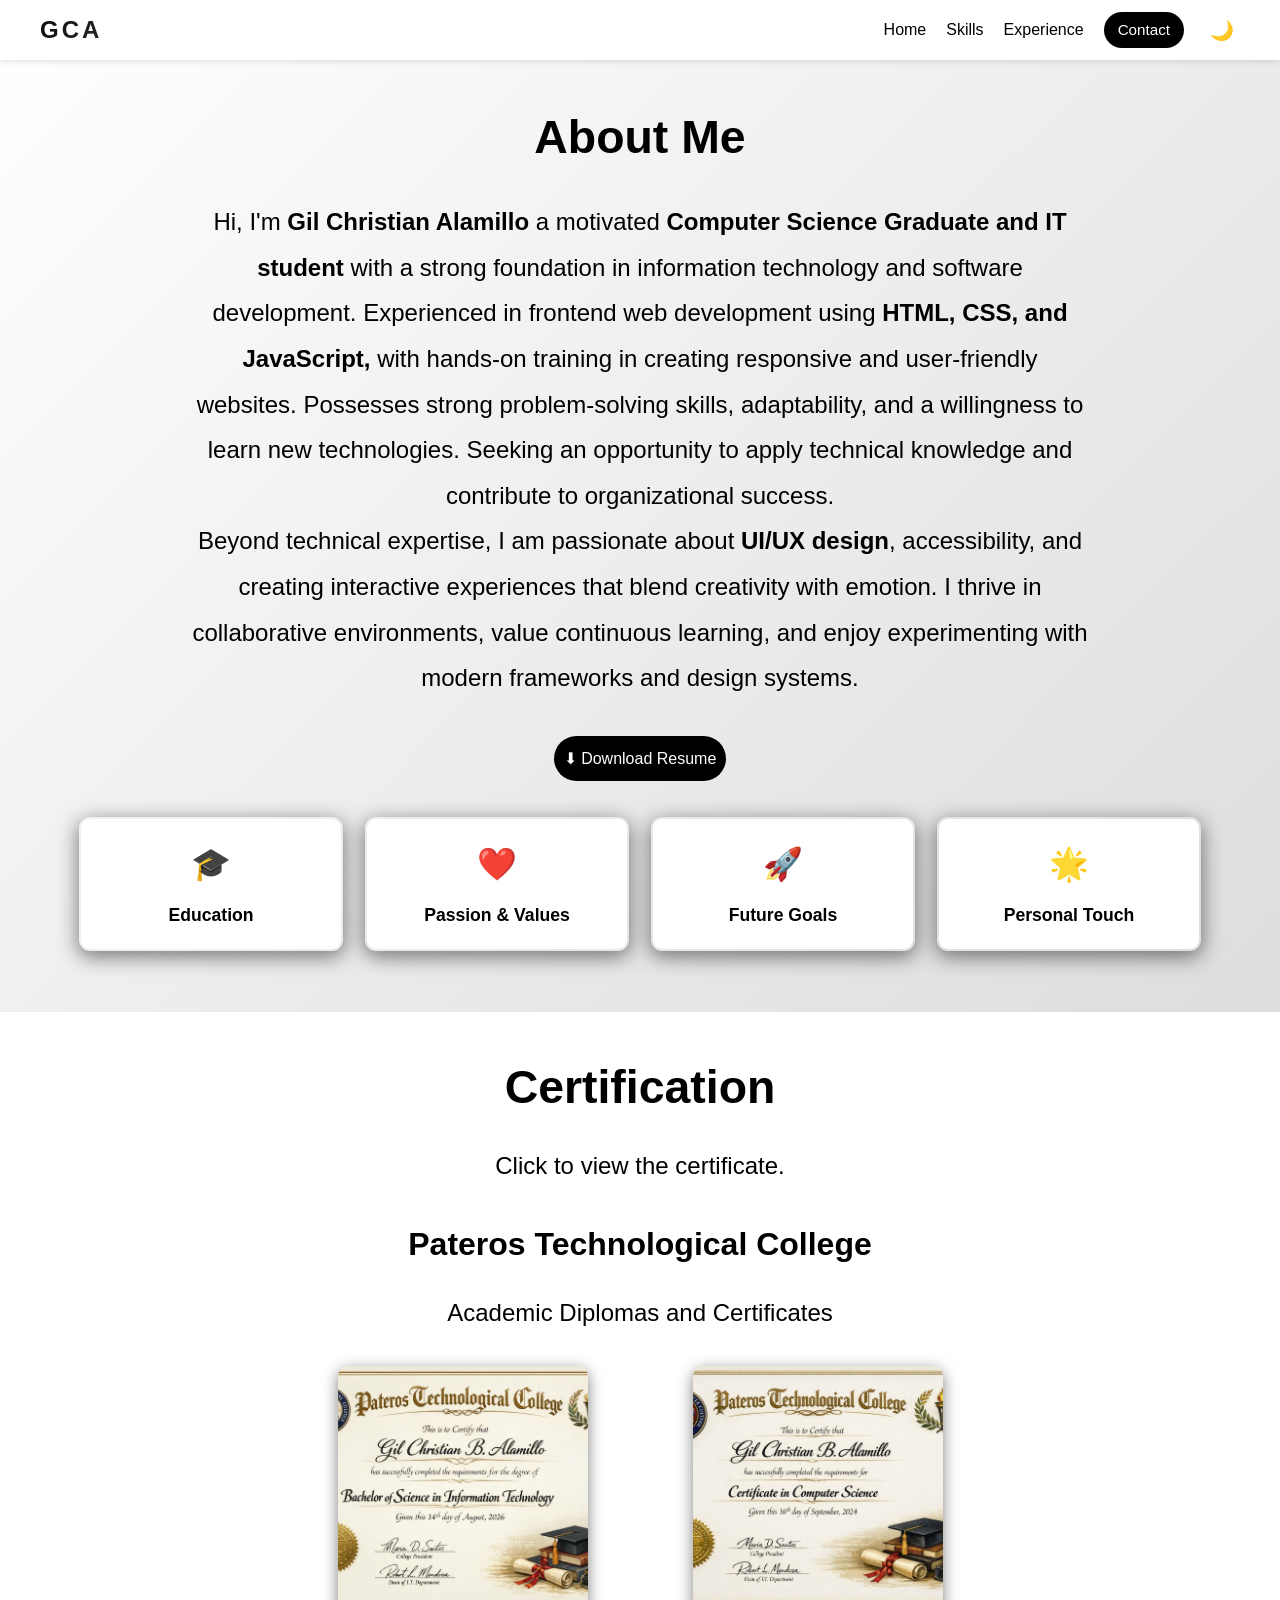
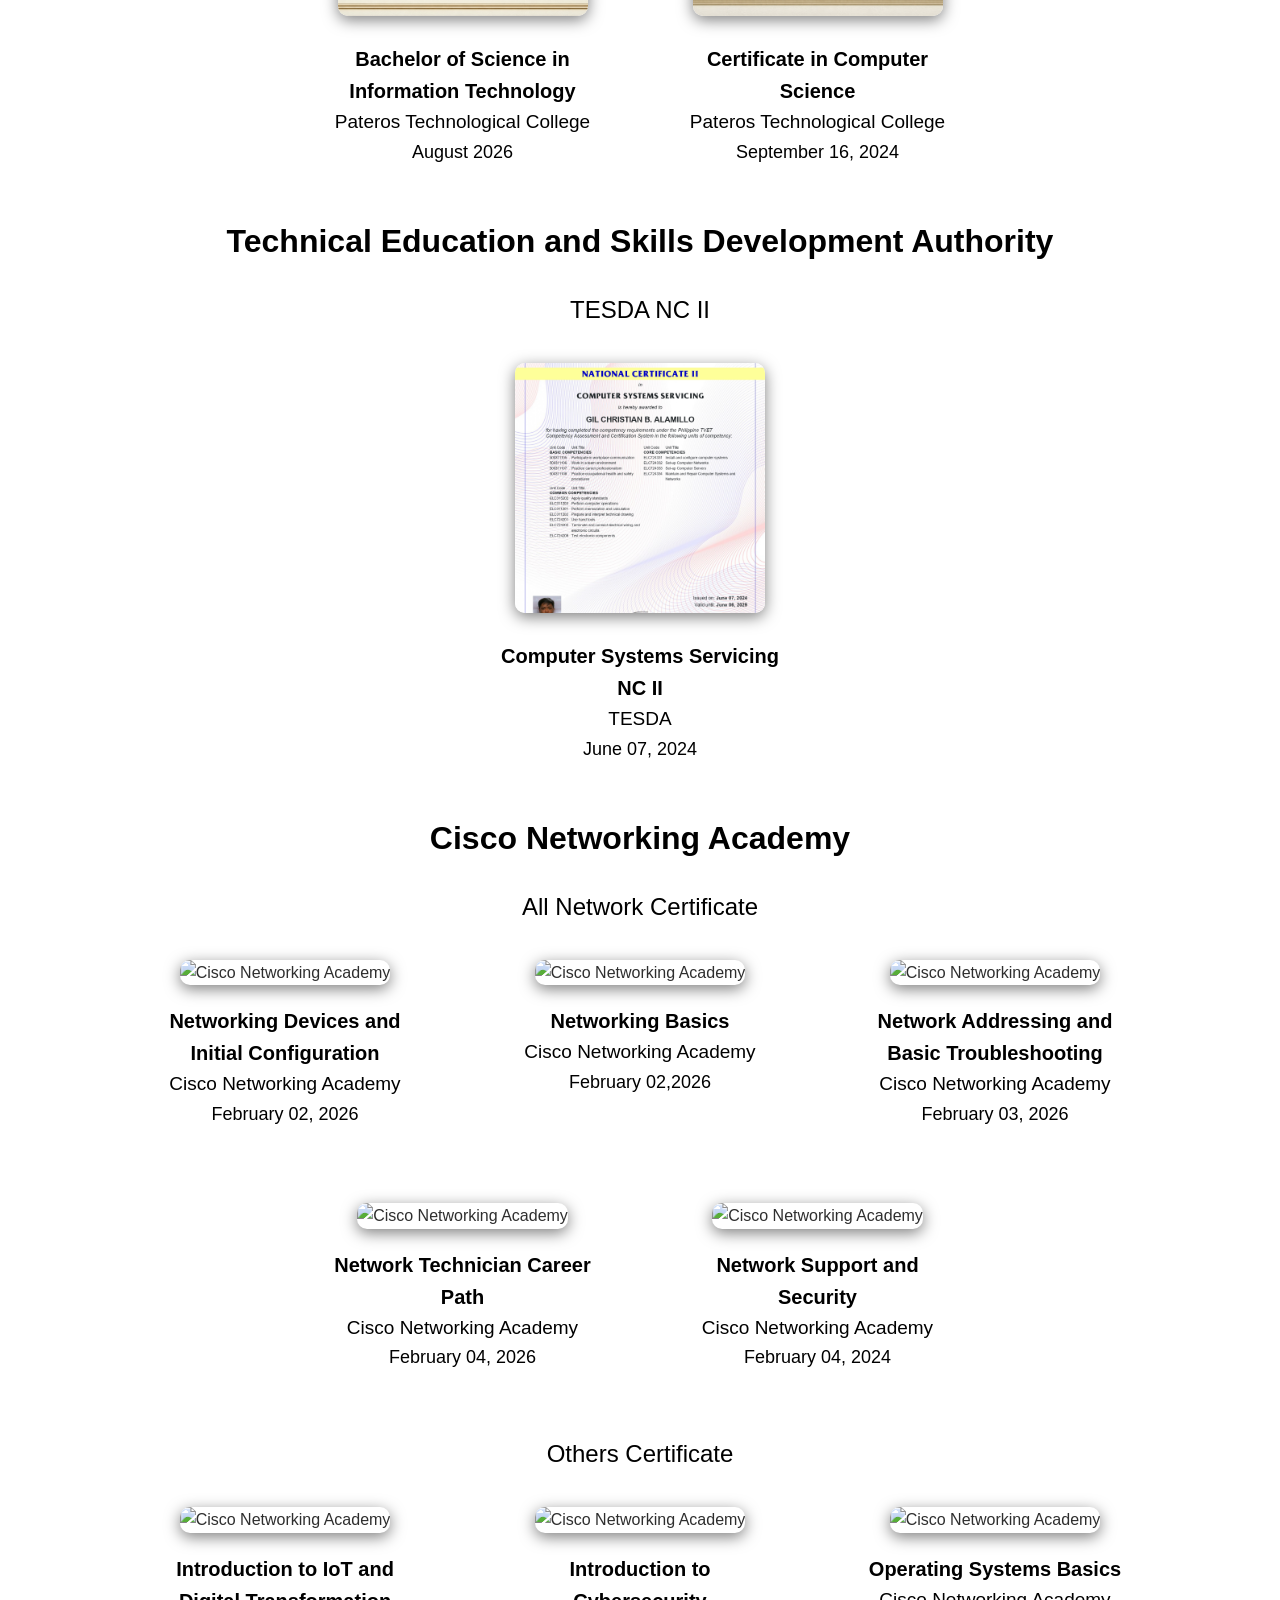
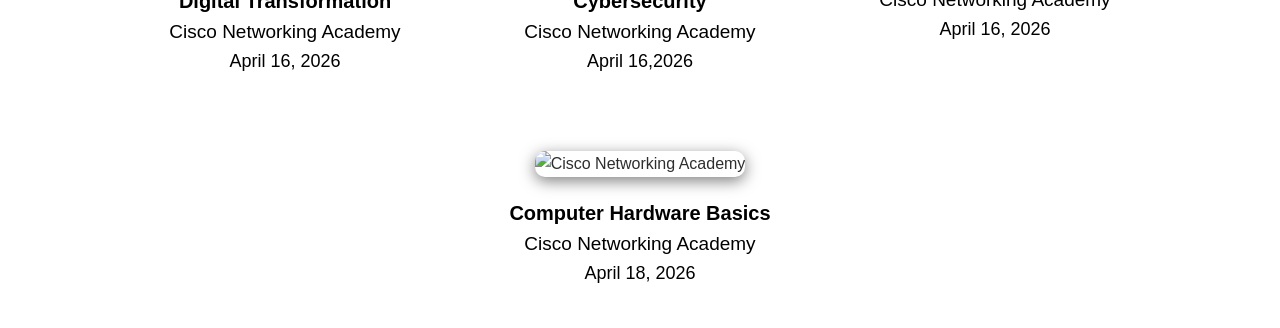
==== commit bb87fc11: "Revise certification section in about.html Updated headings and descriptions for certifications, cor" ====
--- a/about.html
+++ b/about.html
@@ -134,8 +134,13 @@
 </div>
 
 <div class="gallery-section">
-  <h3>Certification</h3>
-  <p>Click to view the Certificate</p>
+    <h2>Certification</h2>
+    <p>Click to view the certificate.</p>
+</div>
+
+<div class="gallery-section">
+    <h3>Pateros Technological College</h3>
+    <p>Academic Diplomas and Certificates</p>
 </div>
 
 <div class="certification">
@@ -153,20 +158,119 @@
     <div class="cert-info">
       <strong>Certificate in Computer Science</strong>
       <em>Pateros Technological College</em>
-      <span>September 16,2024</span>
-    </div>
-  </div>
-
+      <span>September 16, 2024</span>
+    </div>
+  </div>
+</div>
+
+<div class="gallery-section">
+    <h3>Technical Education and Skills Development Authority</h3>
+    <p>TESDA NC II</p>
+</div>
+
+<div class="certification">
   <div class="cert-item">
     <img src="Alamillo-TESDA NCII.jpg" alt="Alamillo-TESDA NCII" onclick="openLightbox(this)">
     <div class="cert-info">
-      <strong>Computer System Servicing NC II</strong>
+      <strong>Computer Systems Servicing NC II</strong>
       <em>TESDA</em>
       <span>June 07, 2024</span>
     </div>
   </div>
-
-</div>
+</div>
+
+<div class="gallery-section">
+    <h3>Cisco Networking Academy</h3>
+    <p>All Network Certificate</p>
+</div>
+
+<div class="certification">
+  <div class="cert-item">
+    <img src="Networking_Devices_and_Initial_Configuration_Alamillo.jpg" alt="Cisco Networking Academy" onclick="openLightbox(this)">
+    <div class="cert-info">
+    <strong>Networking Devices and Initial Configuration</strong>
+    <em>Cisco Networking Academy</em>
+    <span>February 02, 2026</span>
+    </div>
+  </div>
+
+  <div class="cert-item">
+    <img src="Networking_Basics_Alamillo.jpg" alt="Cisco Networking Academy" onclick="openLightbox(this)">
+    <div class="cert-info">
+      <strong>Networking Basics</strong>
+      <em>Cisco Networking Academy</em>
+      <span>February 02,2026</span>
+    </div>
+  </div>
+
+  <div class="cert-item">
+    <img src="Network_Addressing_and_Basic_Troubleshooting_Alamillo.jpg" alt="Cisco Networking Academy" onclick="openLightbox(this)">
+    <div class="cert-info">
+      <strong>Network Addressing and Basic Troubleshooting</strong>
+      <em>Cisco Networking Academy</em>
+      <span>February 03, 2026</span>
+    </div>
+  </div>
+
+    <div class="cert-item">
+    <img src="Network_Technician_Career_Path_Alamillo.jpg" alt="Cisco Networking Academy" onclick="openLightbox(this)">
+    <div class="cert-info">
+      <strong>Network Technician Career Path</strong>
+      <em>Cisco Networking Academy</em>
+      <span>February 04, 2026</span>
+    </div>
+  </div>
+
+    <div class="cert-item">
+    <img src="Network_Support_and_Security_Alamillo.jpg" alt="Cisco Networking Academy" onclick="openLightbox(this)">
+    <div class="cert-info">
+      <strong>Network Support and Security</strong>
+      <em>Cisco Networking Academy</em>
+      <span>February 04, 2024</span>
+    </div>
+  </div>
+</div>
+
+<div class="gallery-section">
+  <p>Others Certificate</p>
+</div>
+
+  <div class="certification">
+  <div class="cert-item">
+    <img src="Introduction_to_IoT_Alamillo.jpg" alt="Cisco Networking Academy" onclick="openLightbox(this)">
+    <div class="cert-info">
+    <strong>Introduction to IoT and Digital Transformation</strong>
+    <em>Cisco Networking Academy</em>
+    <span>April 16, 2026</span>
+    </div>
+  </div>
+
+  <div class="cert-item">
+    <img src="Introduction_to_Cybersecurity_Alamillo.jpg" alt="Cisco Networking Academy" onclick="openLightbox(this)">
+    <div class="cert-info">
+      <strong>Introduction to Cybersecurity</strong>
+      <em>Cisco Networking Academy</em>
+      <span>April 16,2026</span>
+    </div>
+  </div>
+
+  <div class="cert-item">
+    <img src="Operating_Systems_Basics_Alamillo.jpg" alt="Cisco Networking Academy" onclick="openLightbox(this)">
+    <div class="cert-info">
+      <strong>Operating Systems Basics</strong>
+      <em>Cisco Networking Academy</em>
+      <span>April 16, 2026</span>
+    </div>
+  </div>
+
+    <div class="cert-item">
+    <img src="Computer_Hardware_Basics_Alamillo.jpg" alt="Cisco Networking Academy" onclick="openLightbox(this)">
+    <div class="cert-info">
+      <strong>Computer Hardware Basics</strong>
+      <em>Cisco Networking Academy</em>
+      <span>April 18, 2026</span>
+    </div>
+  </div>
 
 </div>
 
@@ -180,4 +284,4 @@
 <script src="about.js"></script>
 
 </body>
-</html>+</html>
--- a/about.css
+++ b/about.css
@@ -266,24 +266,25 @@
 #about-sections h2 {
   color: #000000;
   font-size: 2.9rem;
+  margin-bottom: 25px;
+  margin-top: auto;
   font-family:'Franklin Gothic Medium', 'Arial Narrow', Arial, sans-serif;
-  margin-bottom: 20px;
 }
 
 .intro {
   color: #000000;
-  max-width: 800px;
-  margin: 0 auto 40px auto;
+  max-width: 900px;
+  margin: 0 auto 50px auto;
   font-size: 1.2rem;
-  line-height: 1.8;
+  line-height: 1.9;
 }
 
 .about-intro p {
   color: #000000;
-  max-width: 800px;
-  margin: 0 auto 30px auto;
-  font-size: 1.3rem;
-  line-height: 1.8;
+  max-width: 900px;
+  margin: 0 auto 0 auto;
+  font-size: 1.5rem;
+  line-height: 1.9;
 }
 
 body.dark-mode #about-sections h2 {
@@ -678,24 +679,34 @@
   text-align: center;
 }
 
+.gallery-section h2 {
+  font-size: 2.9rem;
+  margin-bottom: 20px;  
+  color: #000000;
+  font-family:'Franklin Gothic Medium', 'Arial Narrow', Arial, sans-serif;
+}
+
 .gallery-section h3 {
-  font-size: 2.5rem;
-  margin-bottom: 10px;
+  font-size: 2.0rem;
+  margin-top: 10px;     
+  margin-bottom: 10px; 
   color: #000000;
   font-family:'Franklin Gothic Medium', 'Arial Narrow', Arial, sans-serif;
 }
 
 .gallery-section p {
   font-size: 1.5rem;
-  margin-bottom: 55px;
-  color: #000000;
-}
+  margin-bottom: 35px;   
+  line-height: 1.5;     
+  color: #000000;
+}
+
 
 .certification {
   display: flex;
   justify-content: center;  
   align-items: flex-start;  
-  gap: 100px;                 
+  gap: 75px;                 
   flex-wrap: wrap;     
   padding-bottom: 40px;         
 }
@@ -710,7 +721,6 @@
   height: 250px;
   object-fit: cover;
   border-radius: 10px;
-  border: 2px solid #5f5d5d; 
   box-shadow: 0 4px 15px rgba(0,0,0,0.5);
   transition: transform 0.5s ease, box-shadow 0.5s ease;
 }
@@ -736,7 +746,7 @@
 }
 
 .cert-info span {
-  font-size: 16px;
+  font-size: 18px;
   color: #000000;
 }
 
@@ -751,7 +761,7 @@
   color: #ffffff;
 }
 
-body.dark-mode .gallery-section h3,
+body.dark-mode .gallery-section h2,
 body.dark-mode .gallery-section p {
   color: #ffffff;
 }
@@ -960,4 +970,4 @@
     max-height: 65vh;
   }
   
-}+}
